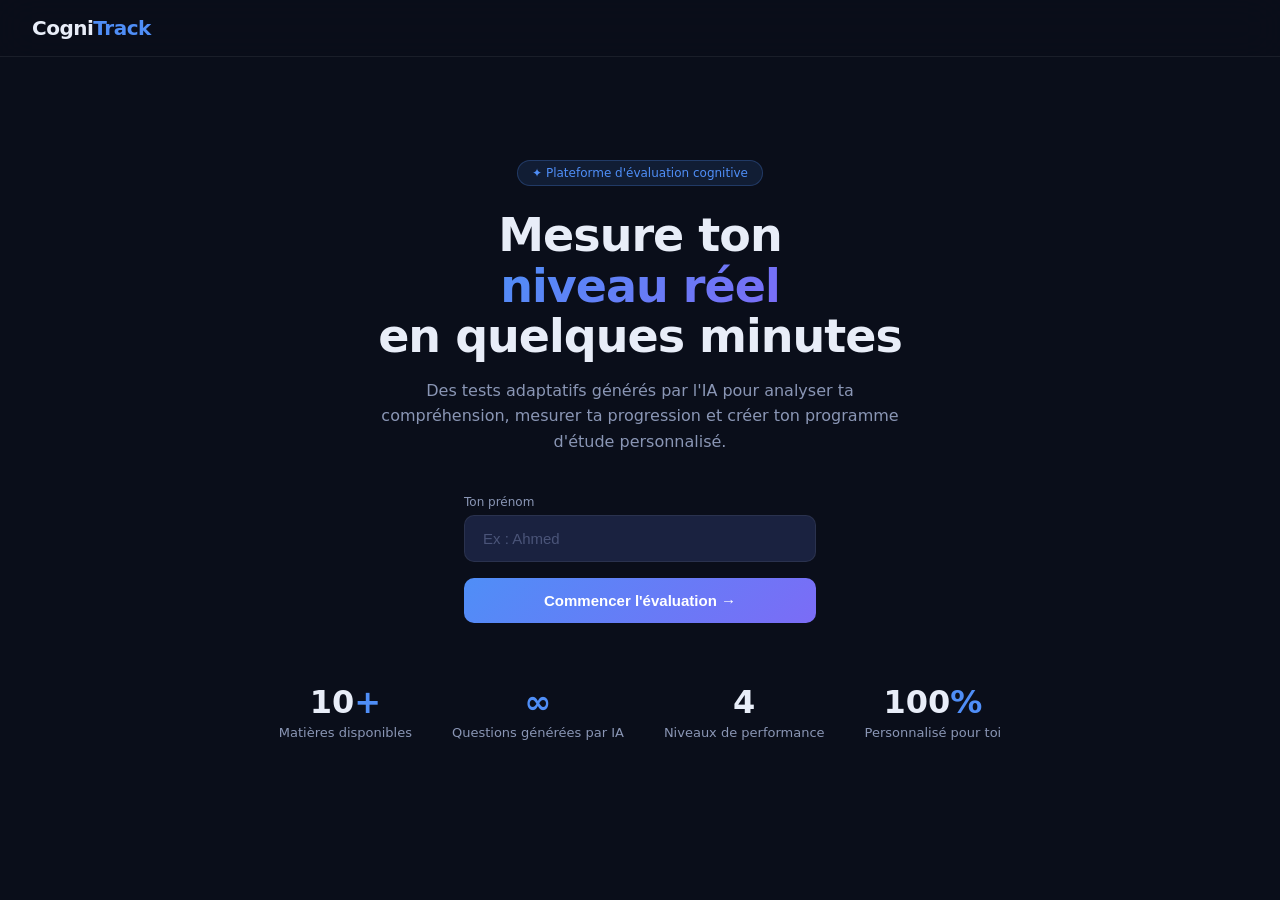
==== html/index.html @ 696e104f "feat: add new subject selection and quiz functionality - Created `matiere.html` for subject selectio" ====
<!DOCTYPE html>
<html lang="fr">
<head>
  <meta charset="UTF-8">
  <meta name="viewport" content="width=device-width, initial-scale=1.0">
  <title>CogniTrack — Évaluation cognitive</title>
  <link rel="stylesheet" href="style.css">
</head>
<body>

  <!-- NAVIGATION -->
  <nav class="nav">
    <div class="logo">Cogni<span>Track</span></div>
  </nav>

  <!-- PAGE ACCUEIL -->
  <main class="page-accueil">

    <!-- Titre principal -->
    <div class="hero">
      <div class="hero-tag">✦ Plateforme d'évaluation cognitive</div>
      <h1 class="hero-titre">
        Mesure ton<br>
        <span class="gradient-text">niveau réel</span><br>
        en quelques minutes
      </h1>
      <p class="hero-sous-titre">
        Des tests adaptatifs générés par l'IA pour analyser ta compréhension,
        mesurer ta progression et créer ton programme d'étude personnalisé.
      </p>
    </div>

    <!-- Formulaire de démarrage -->
    <div class="formulaire">
      <div class="champ">
        <label class="champ-label" for="prenom">Ton prénom</label>
        <input
          class="champ-input"
          type="text"
          id="prenom"
          placeholder="Ex : Ahmed"
        >
      </div>
      <!-- Ce bouton redirige vers la page de choix de matière -->
      <button class="btn-principal" onclick="allerVersMatiere()">
        Commencer l'évaluation →
      </button>
    </div>

    <!-- Statistiques en bas -->
    <div class="stats">
      <div class="stat">
        <div class="stat-nombre">10<span>+</span></div>
        <div class="stat-texte">Matières disponibles</div>
      </div>
      <div class="stat">
        <div class="stat-nombre"><span>∞</span></div>
        <div class="stat-texte">Questions générées par IA</div>
      </div>
      <div class="stat">
        <div class="stat-nombre">4</div>
        <div class="stat-texte">Niveaux de performance</div>
      </div>
      <div class="stat">
        <div class="stat-nombre">100<span>%</span></div>
        <div class="stat-texte">Personnalisé pour toi</div>
      </div>
    </div>

  </main>

  <script src="config.js"></script>
  <script>
    function allerVersMatiere() {
      const prenom = document.getElementById("prenom").value.trim();

      // Vérification : le prénom ne doit pas être vide
      if (!prenom) {
        alert("Entre ton prénom pour commencer !");
        return;
      }

      // On sauvegarde le prénom pour l'utiliser dans les autres pages
      localStorage.setItem("etudiant_prenom", prenom);

      // On va vers la page de choix de matière
      window.location.href = "matiere.html";
    }
  </script>

</body>
</html>
---- html/style.css ----
/* ============================================
   style.css — Styles communs CogniTrack
   ============================================ */

/* ─── Variables de couleurs ─── */
:root {
  --bg:        #0A0E1A;
  --bg2:       #0F1629;
  --bg3:       #161D35;
  --carte:     #1A2240;
  --carte2:    #1E2845;
  --bordure:   rgba(255,255,255,0.07);
  --accent:    #4F8EF7;
  --accent2:   #7B6CF6;
  --vert:      #2DD4A0;
  --orange:    #F7954F;
  --rouge:     #F76F6F;
  --jaune:     #F7D14F;
  --texte:     #E8EDF8;
  --texte2:    #8A96B5;
  --texte3:    #4A5478;
  --rayon:     16px;
  --rayon-sm:  10px;
}

/* ─── Base ─── */
* { box-sizing: border-box; margin: 0; padding: 0; }

body {
  font-family: 'Segoe UI', system-ui, sans-serif;
  background: var(--bg);
  color: var(--texte);
  min-height: 100vh;
}

/* ─── Navigation ─── */
.nav {
  position: fixed; top: 0; left: 0; right: 0; z-index: 100;
  display: flex; align-items: center; justify-content: space-between;
  padding: 16px 32px;
  background: rgba(10,14,26,0.9);
  backdrop-filter: blur(20px);
  border-bottom: 1px solid var(--bordure);
}
.logo {
  font-size: 20px; font-weight: 800; color: var(--texte); letter-spacing: -0.5px;
}
.logo span { color: var(--accent); }
.nav-retour {
  font-size: 13px; color: var(--texte2); text-decoration: none; transition: color .2s;
}
.nav-retour:hover { color: var(--texte); }

/* ─── Boutons ─── */
.btn-principal {
  width: 100%; padding: 14px; border-radius: var(--rayon-sm);
  background: linear-gradient(135deg, var(--accent), var(--accent2));
  border: none; color: white; font-size: 15px; font-weight: 600;
  cursor: pointer; transition: all .2s;
}
.btn-principal:hover {
  transform: translateY(-2px);
  box-shadow: 0 8px 30px rgba(79,142,247,0.35);
}

/* ─── Texte en dégradé ─── */
.gradient-text {
  background: linear-gradient(135deg, var(--accent), var(--accent2));
  -webkit-background-clip: text;
  -webkit-text-fill-color: transparent;
}

/* ══════════════════════════════════════════════
   PAGE ACCUEIL
══════════════════════════════════════════════ */
.page-accueil {
  padding-top: 80px;
  display: flex; flex-direction: column; align-items: center;
}

.hero {
  padding: 80px 24px 40px;
  text-align: center;
  max-width: 600px;
}

.hero-tag {
  display: inline-block; padding: 5px 14px; border-radius: 20px;
  background: rgba(79,142,247,0.12); border: 1px solid rgba(79,142,247,0.25);
  font-size: 12px; font-weight: 500; color: var(--accent); margin-bottom: 24px;
}
.hero-titre {
  font-size: 46px; font-weight: 800; line-height: 1.1; margin-bottom: 16px; letter-spacing: -1px;
}
.hero-sous-titre {
  font-size: 16px; color: var(--texte2); line-height: 1.6; margin-bottom: 0;
}

.formulaire {
  display: flex; flex-direction: column; gap: 16px;
  width: 100%; max-width: 400px; padding: 0 24px;
}
.champ-label { font-size: 12px; color: var(--texte2); margin-bottom: 6px; display: block; font-weight: 500; }
.champ-input {
  width: 100%; padding: 14px 18px; border-radius: var(--rayon-sm);
  background: var(--carte); border: 1px solid var(--bordure);
  color: var(--texte); font-size: 15px; outline: none; transition: border-color .2s;
}
.champ-input:focus { border-color: var(--accent); }
.champ-input::placeholder { color: var(--texte3); }

.stats {
  display: flex; gap: 40px; justify-content: center;
  padding: 60px 24px; flex-wrap: wrap;
}
.stat { text-align: center; }
.stat-nombre { font-size: 32px; font-weight: 800; color: var(--texte); }
.stat-nombre span { color: var(--accent); }
.stat-texte { font-size: 13px; color: var(--texte2); margin-top: 4px; }

/* ══════════════════════════════════════════════
   PAGE MATIÈRE
══════════════════════════════════════════════ */
.page-matiere {
  padding-top: 80px;
  padding-bottom: 100px; /* espace pour la barre du bas */
}

.section-entete { padding: 40px 40px 24px; }
.section-titre { font-size: 28px; font-weight: 700; margin-bottom: 6px; }
.section-sous-titre { font-size: 14px; color: var(--texte2); }

.grille-matieres {
  display: grid; grid-template-columns: repeat(3, 1fr); gap: 16px; padding: 0 40px 32px;
}

.carte-matiere {
  background: var(--carte); border: 1px solid var(--bordure); border-radius: var(--rayon);
  padding: 28px 24px; cursor: pointer; transition: all .25s;
}
.carte-matiere:hover {
  border-color: rgba(255,255,255,0.15); transform: translateY(-3px); background: var(--carte2);
}
.carte-matiere.selectionnee {
  border-color: var(--accent); background: rgba(79,142,247,0.08);
}
.carte-icone { font-size: 36px; display: block; margin-bottom: 14px; }
.carte-nom { font-size: 17px; font-weight: 700; margin-bottom: 4px; }
.carte-desc { font-size: 12px; color: var(--texte2); line-height: 1.5; }
.carte-note { font-size: 11px; color: var(--texte3); margin-top: 12px; font-weight: 500; }

.selecteur-niveau { padding: 0 40px 40px; }
.niveau-titre { font-size: 14px; color: var(--texte2); font-weight: 500; margin-bottom: 12px; }
.niveaux { display: flex; gap: 10px; }
.btn-niveau {
  padding: 10px 20px; border-radius: 8px; border: 1px solid var(--bordure);
  background: var(--carte); color: var(--texte2); font-size: 13px; font-weight: 500; cursor: pointer; transition: all .2s;
}
.btn-niveau.actif {
  background: rgba(79,142,247,0.12); border-color: var(--accent); color: var(--accent);
}

.barre-bas {
  position: fixed; bottom: 0; left: 0; right: 0;
  padding: 16px 40px; background: rgba(10,14,26,0.95);
  backdrop-filter: blur(20px); border-top: 1px solid var(--bordure);
  display: flex; align-items: center; justify-content: space-between;
}
.barre-info { font-size: 14px; color: var(--texte2); }
.barre-info strong { color: var(--texte); }
.btn-lancer {
  padding: 12px 32px; border-radius: var(--rayon-sm);
  background: linear-gradient(135deg, var(--accent), var(--accent2));
  border: none; color: white; font-size: 14px; font-weight: 600; cursor: pointer; transition: all .2s;
}
.btn-lancer:hover { transform: translateY(-1px); box-shadow: 0 6px 20px rgba(79,142,247,0.35); }

/* ══════════════════════════════════════════════
   PAGE LOADING
══════════════════════════════════════════════ */
.page-loading {
  display: flex; flex-direction: column; align-items: center; justify-content: center;
  min-height: 100vh; padding: 40px 24px; text-align: center;
}

/* Les 3 cercles qui pulsent */
.loading-animation {
  display: flex; gap: 12px; margin-bottom: 40px;
}
.loading-cercle {
  width: 16px; height: 16px; border-radius: 50%;
  background: var(--accent); animation: pulse 1.2s infinite;
}
.loading-cercle:nth-child(2) { animation-delay: .2s; background: var(--accent2); }
.loading-cercle:nth-child(3) { animation-delay: .4s; background: var(--vert); }

@keyframes pulse {
  0%, 100% { opacity: 1; transform: scale(1); }
  50%       { opacity: 0.3; transform: scale(0.7); }
}

.loading-titre { font-size: 26px; font-weight: 700; margin-bottom: 10px; }
.loading-sous-titre { font-size: 15px; color: var(--texte2); margin-bottom: 40px; min-height: 24px; }

.loading-infos {
  display: flex; flex-direction: column; gap: 12px;
  background: var(--carte); border: 1px solid var(--bordure); border-radius: var(--rayon);
  padding: 24px 32px; text-align: left; min-width: 300px;
}
.loading-info-item {
  display: flex; align-items: center; gap: 12px; font-size: 14px; color: var(--texte2);
}
.loading-info-icone { font-size: 18px; }

.loading-erreur {
  margin-top: 32px; padding: 20px 24px;
  background: rgba(247,111,111,0.08); border: 1px solid rgba(247,111,111,0.3); border-radius: var(--rayon);
  color: var(--rouge); max-width: 400px;
}
.loading-erreur p { margin-bottom: 16px; font-size: 14px; line-height: 1.6; }
.loading-erreur .btn-principal { background: var(--rouge); }

/* ─── Responsive mobile ─── */
@media (max-width: 700px) {
  .grille-matieres { grid-template-columns: repeat(2, 1fr); padding: 0 20px 32px; }
  .hero-titre { font-size: 32px; }
  .stats { gap: 24px; }
  .section-entete { padding: 32px 20px 20px; }
  .selecteur-niveau { padding: 0 20px 32px; }
  .barre-bas { padding: 12px 20px; flex-direction: column; gap: 10px; }
  .nav { padding: 12px 20px; }
}



/* ============================================
   STYLES DU QUIZ — à ajouter dans style.css
   (Jour 3 — partie cousin)
   ============================================ */

/* BARRE DE PROGRESSION (en haut de la page) */
.barre-progression-conteneur {
  height: 6px;
  background: #e5e7eb;
  width: 100%;
  position: fixed;
  top: 0;
  left: 0;
  z-index: 100;
}

.barre-progression {
  height: 100%;
  background: linear-gradient(90deg, #6366f1, #8b5cf6);
  border-radius: 0 3px 3px 0;
  transition: width 0.4s ease; /* animation douce */
}

/* ZONE PRINCIPALE DU QUIZ */
.page-quiz {
  max-width: 720px;
  margin: 2.5rem auto;
  padding: 0 1.5rem 5rem;
}

/* COMPTEUR (Question 1 / 10) */
.quiz-compteur {
  font-size: 0.9rem;
  color: #6b7280;
  margin-bottom: 1.5rem;
  font-weight: 500;
  letter-spacing: 0.02em;
}

/* TEXTE DE LA QUESTION */
.quiz-question {
  font-size: 1.3rem;
  font-weight: 600;
  color: #111827;
  line-height: 1.6;
  margin-bottom: 2rem;
  padding: 1.5rem;
  background: #f9fafb;
  border-radius: 12px;
  border-left: 4px solid #6366f1;
}

/* GRILLE DES 4 CHOIX */
.quiz-choix {
  display: flex;
  flex-direction: column;
  gap: 0.75rem;
  margin-bottom: 1.5rem;
}

/* BOUTON CHOIX — état normal */
.btn-choix {
  width: 100%;
  padding: 1rem 1.25rem;
  font-size: 1rem;
  text-align: left;
  background: white;
  border: 2px solid #e5e7eb;
  border-radius: 10px;
  cursor: pointer;
  transition: all 0.15s ease;
  font-family: inherit;
  color: #374151;
}

.btn-choix:hover:not(:disabled) {
  border-color: #6366f1;
  background: #f5f3ff;
  transform: translateX(4px);
}

.btn-choix:disabled {
  cursor: not-allowed;
}

/* BOUTON CHOIX — bonne réponse (vert) */
.btn-choix.correct {
  background: #f0fdf4;
  border-color: #22c55e;
  color: #15803d;
  font-weight: 600;
}

/* BOUTON CHOIX — mauvaise réponse (rouge) */
.btn-choix.incorrect {
  background: #fef2f2;
  border-color: #ef4444;
  color: #dc2626;
}

/* EXPLICATION (apparaît après la réponse) */
.quiz-explication {
  background: #eff6ff;
  border: 1px solid #bfdbfe;
  border-radius: 10px;
  padding: 1rem 1.25rem;
  margin-bottom: 1.5rem;
}

.explication-titre {
  font-weight: 600;
  color: #1d4ed8;
  margin-bottom: 0.5rem;
  font-size: 0.9rem;
}

.quiz-explication p {
  color: #1e40af;
  font-size: 0.95rem;
  line-height: 1.6;
  margin: 0;
}

/* BOUTON SUIVANT */
.btn-suivant {
  width: 100%;
  padding: 1rem;
  font-size: 1rem;
  font-weight: 600;
  background: #6366f1;
  color: white;
  border: none;
  border-radius: 10px;
  cursor: pointer;
  transition: background 0.2s, transform 0.1s;
  font-family: inherit;
}

.btn-suivant:hover {
  background: #4f46e5;
  transform: translateY(-1px);
}

/* SPINNER DE CHARGEMENT */
.spinner {
  width: 48px;
  height: 48px;
  border: 4px solid #e5e7eb;
  border-top-color: #6366f1;
  border-radius: 50%;
  animation: spin 0.8s linear infinite;
}

@keyframes spin {
  to { transform: rotate(360deg); }
}

.texte-chargement {
  font-size: 1.1rem;
  font-weight: 600;
  color: #374151;
  margin: 0;
}

.texte-chargement-sub {
  font-size: 0.9rem;
  color: #9ca3af;
  margin: 0;
}
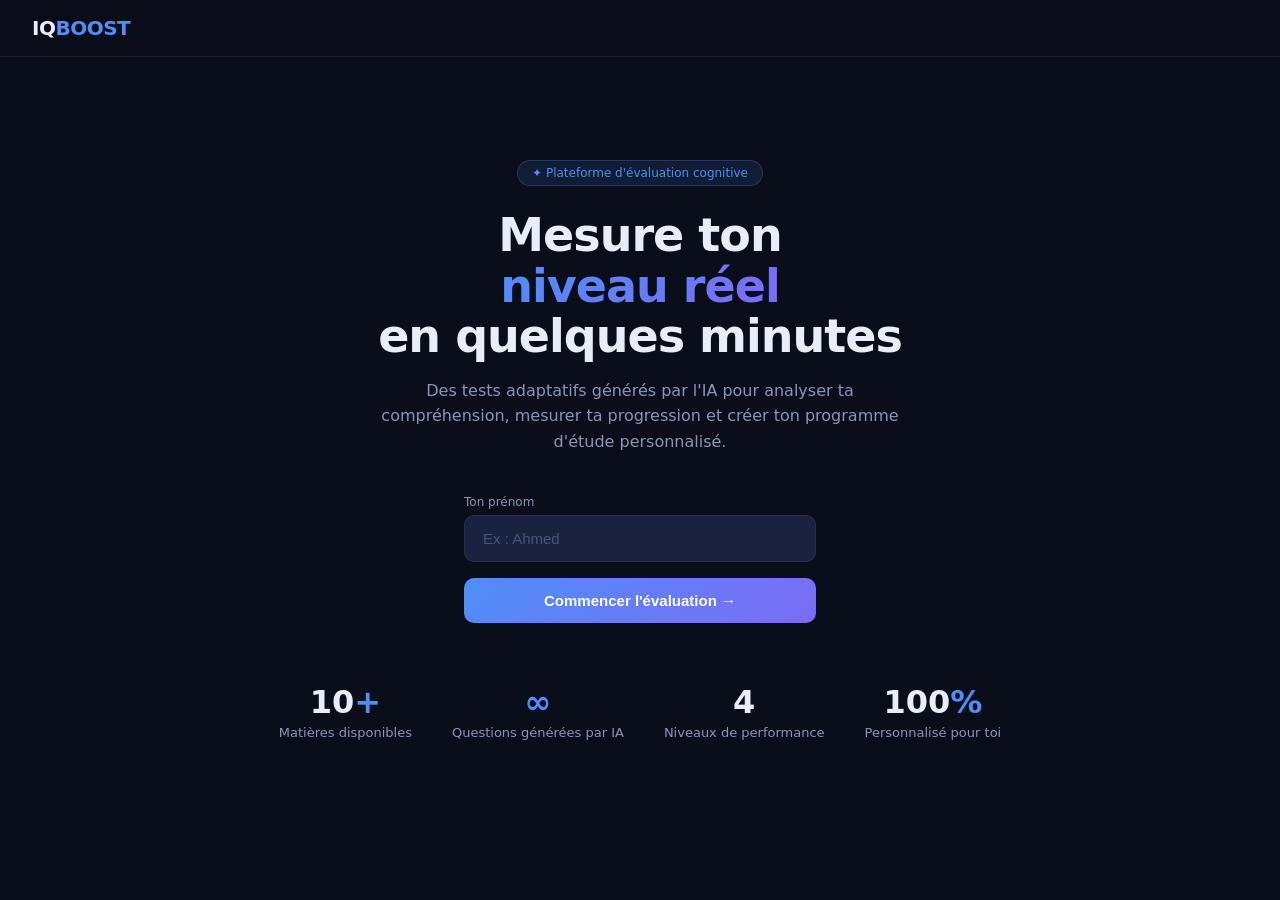
==== commit 7d1303e5: "update du logo des pages" ====
--- a/html/index.html
+++ b/html/index.html
@@ -3,14 +3,14 @@
 <head>
   <meta charset="UTF-8">
   <meta name="viewport" content="width=device-width, initial-scale=1.0">
-  <title>CogniTrack — Évaluation cognitive</title>
+  <title>IQBOOST — Évaluation cognitive</title>
   <link rel="stylesheet" href="style.css">
 </head>
 <body>
 
   <!-- NAVIGATION -->
   <nav class="nav">
-    <div class="logo">Cogni<span>Track</span></div>
+    <div class="logo">IQ<span>BOOST</span></div>
   </nav>
 
   <!-- PAGE ACCUEIL -->
--- a/html/style.css
+++ b/html/style.css
@@ -1,5 +1,5 @@
 /* ============================================
-   style.css — Styles communs CogniTrack
+   style.css — Styles communs IQBOOST
    ============================================ */
 
 /* ─── Variables de couleurs ─── */
@@ -401,4 +401,321 @@
   font-size: 0.9rem;
   color: #9ca3af;
   margin: 0;
+}
+
+
+/* ============================================
+   STYLES JOUR 4-5 — à ajouter dans style.css
+   ============================================ */
+
+/* ─── MINUTERIE ─────────────────────────────── */
+.timer-conteneur {
+  display: flex;
+  align-items: center;
+  gap: 0.75rem;
+  margin-bottom: 1.25rem;
+}
+
+#timer-texte {
+  font-size: 0.9rem;
+  font-weight: 700;
+  color: #6366f1;
+  min-width: 32px;
+  text-align: right;
+}
+
+.timer-barre-fond {
+  flex: 1;
+  height: 8px;
+  background: #e5e7eb;
+  border-radius: 4px;
+  overflow: hidden;
+}
+
+#timer-barre {
+  height: 100%;
+  background: #6366f1;
+  border-radius: 4px;
+  transition: width 1s linear, background 0.3s ease;
+}
+
+/* ─── PAGE RÉSULTATS ─────────────────────────── */
+.page-resultats {
+  max-width: 780px;
+  margin: 0 auto;
+  padding: 2rem 1.5rem 5rem;
+}
+
+/* Bloc score en haut */
+.resultats-entete {
+  display: flex;
+  align-items: center;
+  gap: 2.5rem;
+  background: white;
+  border: 1px solid #e5e7eb;
+  border-radius: 16px;
+  padding: 2rem;
+  margin-bottom: 2.5rem;
+  flex-wrap: wrap;
+}
+
+/* Anneau SVG */
+.score-anneau {
+  position: relative;
+  flex-shrink: 0;
+}
+
+.score-centre {
+  position: absolute;
+  top: 50%;
+  left: 50%;
+  transform: translate(-50%, -50%);
+  text-align: center;
+  line-height: 1;
+}
+
+.score-nombre {
+  display: block;
+  font-size: 2rem;
+  font-weight: 800;
+  color: #111827;
+}
+
+.score-sur {
+  font-size: 0.85rem;
+  color: #9ca3af;
+}
+
+/* Infos droite */
+.score-infos {
+  flex: 1;
+  min-width: 200px;
+}
+
+.niveau-badge {
+  display: inline-block;
+  padding: 4px 14px;
+  border-radius: 20px;
+  font-size: 0.85rem;
+  font-weight: 700;
+  margin-bottom: 0.75rem;
+  text-transform: uppercase;
+  letter-spacing: 0.05em;
+}
+
+.niveau-excellent { background: #f0fdf4; color: #15803d; }
+.niveau-avancé    { background: #eff6ff; color: #1d4ed8; }
+.niveau-moyen     { background: #fffbeb; color: #b45309; }
+.niveau-débutant  { background: #fef2f2; color: #dc2626; }
+
+.score-message {
+  font-size: 1rem;
+  font-weight: 500;
+  color: #374151;
+  margin: 0 0 0.5rem;
+}
+
+.score-detail {
+  font-size: 0.875rem;
+  color: #6b7280;
+  margin: 0 0 0.5rem;
+}
+
+.score-meta {
+  font-size: 0.875rem;
+  color: #9ca3af;
+  margin-bottom: 1.25rem;
+}
+
+.score-actions {
+  display: flex;
+  gap: 0.75rem;
+  flex-wrap: wrap;
+}
+
+.btn-action-principal {
+  padding: 0.6rem 1.25rem;
+  background: #6366f1;
+  color: white;
+  border: none;
+  border-radius: 8px;
+  font-size: 0.9rem;
+  font-weight: 600;
+  cursor: pointer;
+  font-family: inherit;
+  transition: background 0.2s;
+}
+
+.btn-action-principal:hover { background: #4f46e5; }
+
+.btn-action-secondaire {
+  padding: 0.6rem 1.25rem;
+  background: white;
+  color: #374151;
+  border: 1px solid #d1d5db;
+  border-radius: 8px;
+  font-size: 0.9rem;
+  cursor: pointer;
+  font-family: inherit;
+  transition: border-color 0.2s;
+}
+
+.btn-action-secondaire:hover { border-color: #6366f1; color: #6366f1; }
+
+/* ─── SECTION PROGRAMME ──────────────────────── */
+.section-programme,
+.section-corrections {
+  margin-bottom: 3rem;
+}
+
+.section-titre {
+  font-size: 1.25rem;
+  font-weight: 700;
+  color: #111827;
+  margin-bottom: 0.25rem;
+}
+
+.section-sous-titre {
+  font-size: 0.9rem;
+  color: #9ca3af;
+  margin-bottom: 1.5rem;
+}
+
+/* Message motivationnel */
+.message-motivationnel-carte {
+  display: flex;
+  gap: 1rem;
+  align-items: flex-start;
+  background: #f5f3ff;
+  border: 1px solid #ddd6fe;
+  border-radius: 12px;
+  padding: 1.25rem;
+  margin-bottom: 1.5rem;
+}
+
+.motivation-icone {
+  font-size: 1.5rem;
+  flex-shrink: 0;
+}
+
+.message-motivationnel-carte p {
+  font-size: 1rem;
+  color: #4c1d95;
+  line-height: 1.6;
+  margin: 0;
+}
+
+/* Les 7 jours */
+.liste-programme {
+  display: flex;
+  flex-direction: column;
+  gap: 0.75rem;
+  margin-bottom: 1.5rem;
+}
+
+.programme-jour {
+  background: white;
+  border: 1px solid #e5e7eb;
+  border-radius: 10px;
+  padding: 1rem 1.25rem;
+  border-left: 4px solid #6366f1;
+}
+
+.jour-entete {
+  display: flex;
+  justify-content: space-between;
+  align-items: center;
+  margin-bottom: 0.35rem;
+}
+
+.jour-nom {
+  font-weight: 700;
+  font-size: 0.85rem;
+  color: #6366f1;
+  text-transform: uppercase;
+  letter-spacing: 0.04em;
+}
+
+.jour-duree {
+  font-size: 0.8rem;
+  color: #9ca3af;
+}
+
+.jour-titre {
+  font-weight: 600;
+  color: #111827;
+  margin-bottom: 0.25rem;
+}
+
+.jour-description {
+  font-size: 0.875rem;
+  color: #6b7280;
+  line-height: 1.5;
+}
+
+/* Conseil général */
+.conseil-carte {
+  background: #fffbeb;
+  border: 1px solid #fde68a;
+  border-radius: 10px;
+  padding: 1rem 1.25rem;
+}
+
+.conseil-titre {
+  font-weight: 600;
+  color: #92400e;
+  margin-bottom: 0.4rem;
+  font-size: 0.9rem;
+}
+
+.conseil-carte p {
+  font-size: 0.9rem;
+  color: #78350f;
+  line-height: 1.5;
+  margin: 0;
+}
+
+/* ─── CORRECTIONS ─────────────────────────────── */
+.correction-item {
+  display: flex;
+  gap: 1rem;
+  padding: 1rem;
+  border-radius: 10px;
+  margin-bottom: 0.75rem;
+  border: 1px solid #e5e7eb;
+}
+
+.correction-ok { background: #f0fdf4; border-color: #bbf7d0; }
+.correction-ko { background: #fef2f2; border-color: #fecaca; }
+
+.correction-numero {
+  font-weight: 800;
+  font-size: 0.8rem;
+  color: #9ca3af;
+  min-width: 28px;
+  padding-top: 2px;
+}
+
+.correction-question {
+  font-weight: 600;
+  color: #111827;
+  margin-bottom: 0.3rem;
+  font-size: 0.9rem;
+}
+
+.correction-reponse {
+  font-size: 0.85rem;
+  color: #374151;
+  margin-bottom: 0.3rem;
+}
+
+.correction-temps {
+  color: #9ca3af;
+  font-size: 0.8rem;
+}
+
+.correction-explication {
+  font-size: 0.82rem;
+  color: #6b7280;
+  line-height: 1.5;
 }
